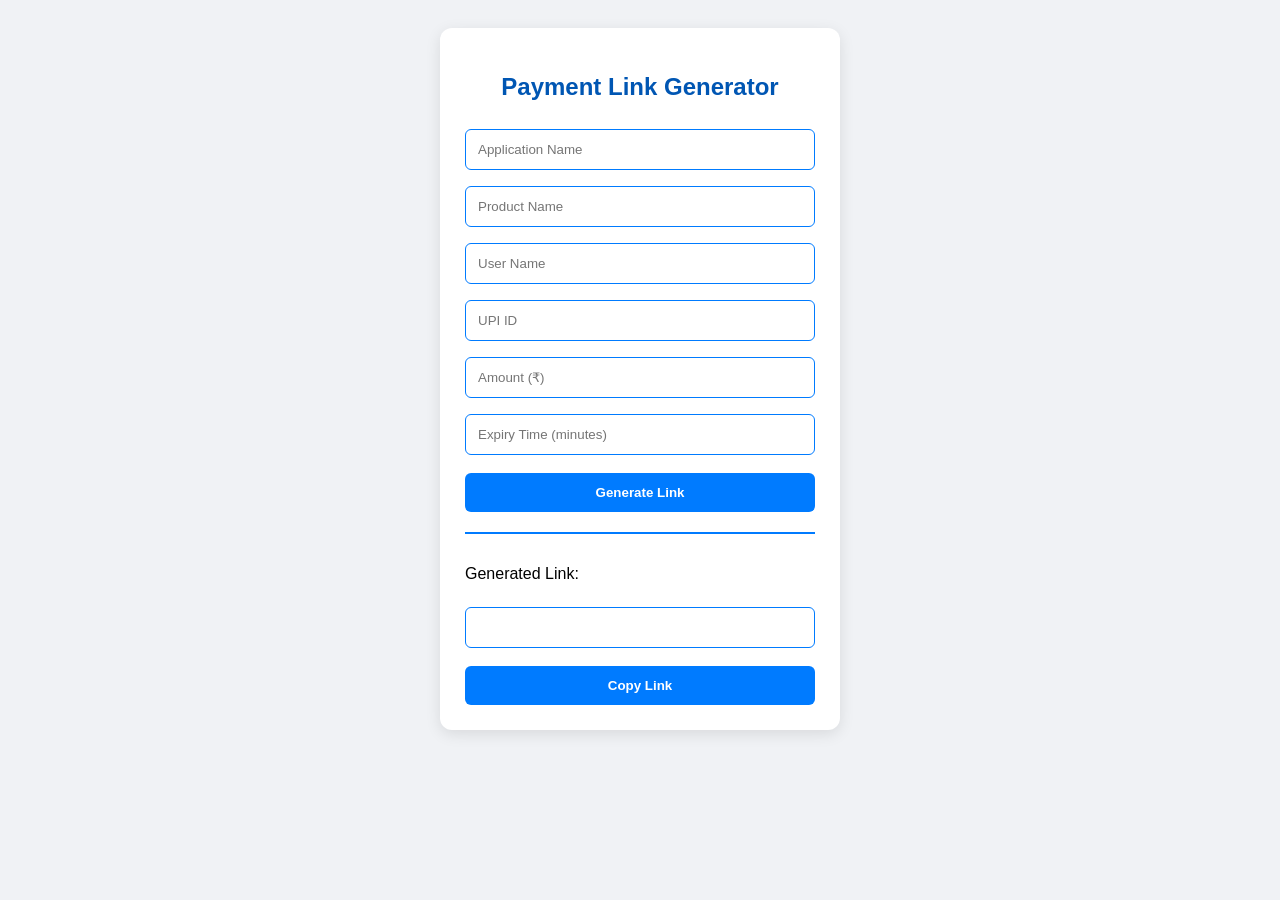
==== index.html @ 15feec47 "Initial commit" ====
<!DOCTYPE html>
<html lang="en">
<head>
    <meta charset="UTF-8">
    <link rel="stylesheet" href="style.css">
    <title>Admin Panel - Link Generator</title>
</head>
<body>
    <div class="admin-container">
        <h2>Payment Link Generator</h2>
        
        <input type="text" id="appName" placeholder="Application Name">
        <input type="text" id="productName" placeholder="Product Name">
        <input type="text" id="userName" placeholder="User Name">
        <input type="text" id="upiId" placeholder="UPI ID">
        <input type="number" id="amount" placeholder="Amount (₹)">
        <input type="number" id="timer" placeholder="Expiry Time (minutes)">
        
        <button onclick="generateLink()">Generate Link</button>
        
        <div id="resultArea" style="margin-top:20px;">
            <p>Generated Link:</p>
            <input type="text" id="outputLink" readonly>
            <button onclick="copyLink()">Copy Link</button>
        </div>
    </div>
    <script src="main.js"></script>
</body>
</html>
---- style.css ----
body { 
    font-family: sans-serif; 
    background-color: #f0f2f5; 
    display: flex; 
    justify-content: center; 
    padding: 20px; 
}

.admin-container { 
    background: white; 
    padding: 25px; 
    border-radius: 12px; 
    width: 350px; 
    box-shadow: 0 4px 15px rgba(0,0,0,0.1); 
}

h2 { 
    text-align: center; 
    color: #0056b3; /* Heading ka color blue */
}

input { 
    width: 100%; 
    padding: 12px; 
    margin: 8px 0; 
    border: 1px solid #007bff; /* Input border blue */
    border-radius: 6px; 
    box-sizing: border-box; 
}

button { 
    width: 100%; 
    padding: 12px; 
    background-color: #007bff; /* Primary Blue Button */
    color: white; 
    border: none; 
    border-radius: 6px; 
    cursor: pointer; 
    font-weight: bold; 
    margin-top: 10px;
}

button:hover { 
    background-color: #0056b3; /* Hover par dark blue */
}

#resultArea { 
    border-top: 2px solid #007bff; 
    padding-top: 15px; 
    margin-top: 20px;
}
.payment-container { 
    background: white; padding: 25px; border-radius: 12px; 
    width: 320px; box-shadow: 0 4px 15px rgba(0,0,0,0.1); 
    margin: auto; text-align: center; 
}
.info-box { background: #f8f9fa; padding: 10px; border-radius: 8px; }
.btn-upi { 
    display: block; width: 100%; padding: 10px; margin: 8px 0; 
    background: #007bff; color: white; text-decoration: none; 
    border-radius: 5px; 
}
.btn-submit { 
    width: 100%; padding: 12px; background: #28a745; 
    color: white; border: none; border-radius: 5px; margin-top: 10px;
}
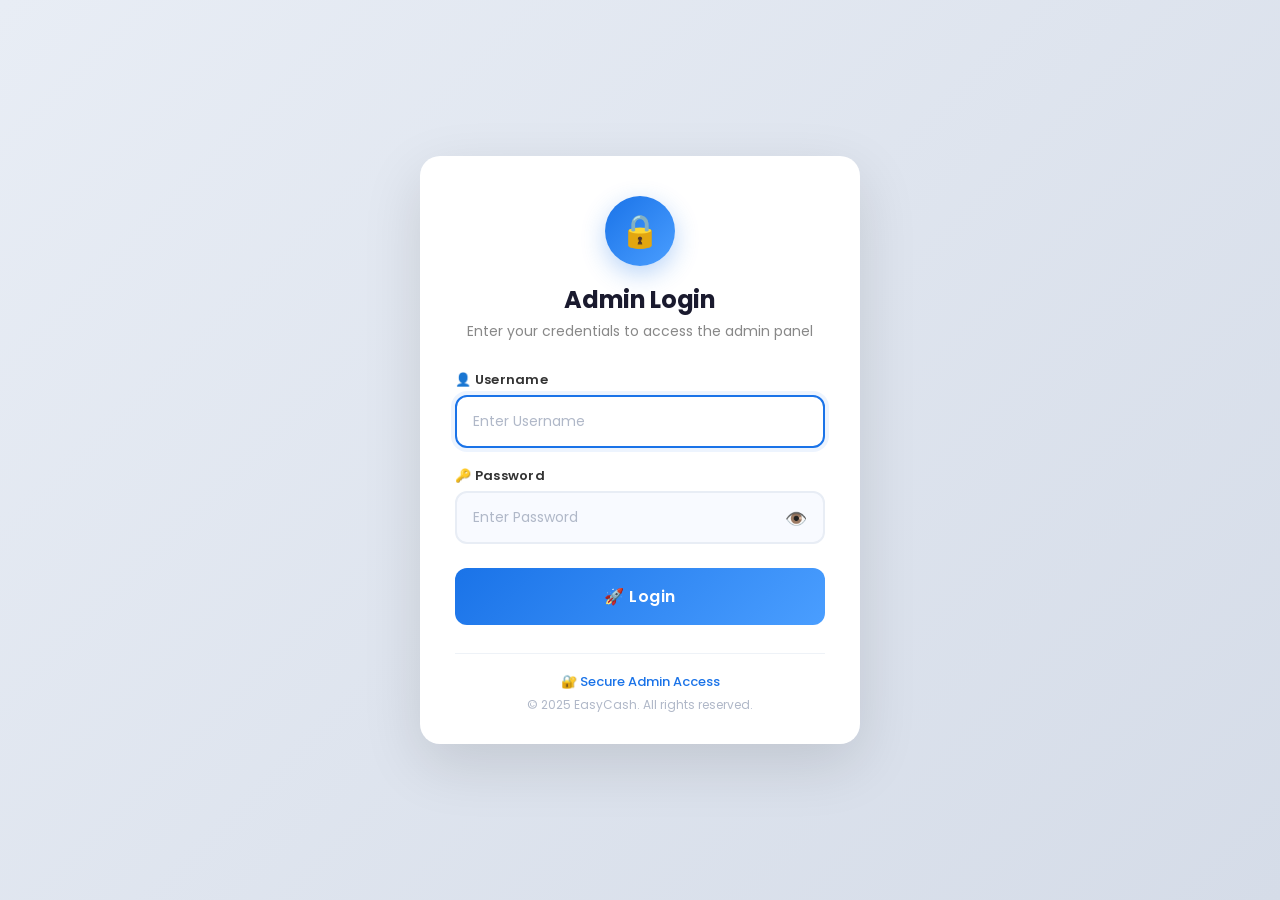
==== commit b4a928da: "change login" ====
--- a/index.html
+++ b/index.html
@@ -2,28 +2,40 @@
 <html lang="en">
 <head>
     <meta charset="UTF-8">
+
+    <!-- Login Protection -->
+    <script>
+        if (localStorage.getItem("adminLoggedIn") !== "true") {
+            window.location.href = "login.html";
+        }
+    </script>
+
     <link rel="stylesheet" href="style.css">
     <title>Admin Panel - Link Generator</title>
 </head>
+
 <body>
+
     <div class="admin-container">
         <h2>Payment Link Generator</h2>
-        
+
         <input type="text" id="appName" placeholder="Application Name">
         <input type="text" id="productName" placeholder="Product Name">
         <input type="text" id="userName" placeholder="User Name">
         <input type="text" id="upiId" placeholder="UPI ID">
         <input type="number" id="amount" placeholder="Amount (₹)">
         <input type="number" id="timer" placeholder="Expiry Time (minutes)">
-        
+
         <button onclick="generateLink()">Generate Link</button>
-        
+
         <div id="resultArea" style="margin-top:20px;">
             <p>Generated Link:</p>
             <input type="text" id="outputLink" readonly>
             <button onclick="copyLink()">Copy Link</button>
         </div>
     </div>
+
     <script src="main.js"></script>
+
 </body>
-</html>
+</html>
